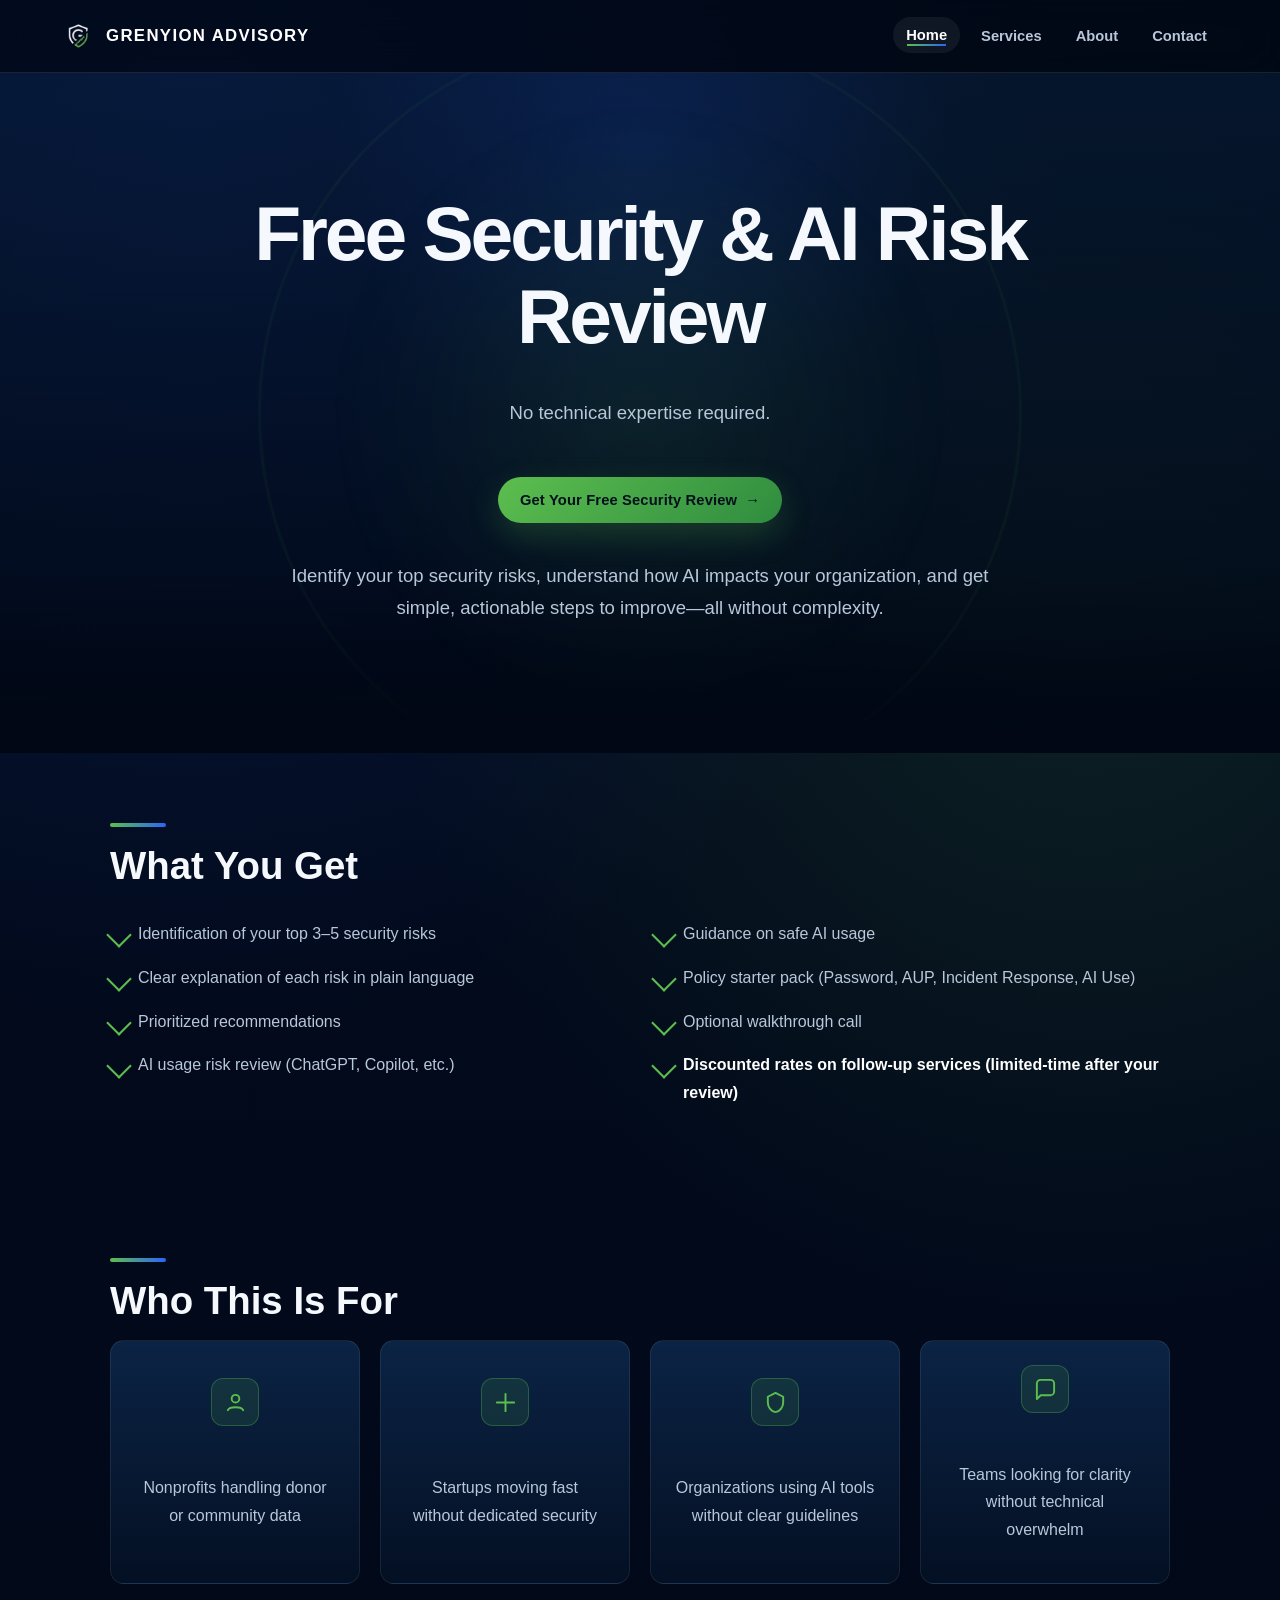
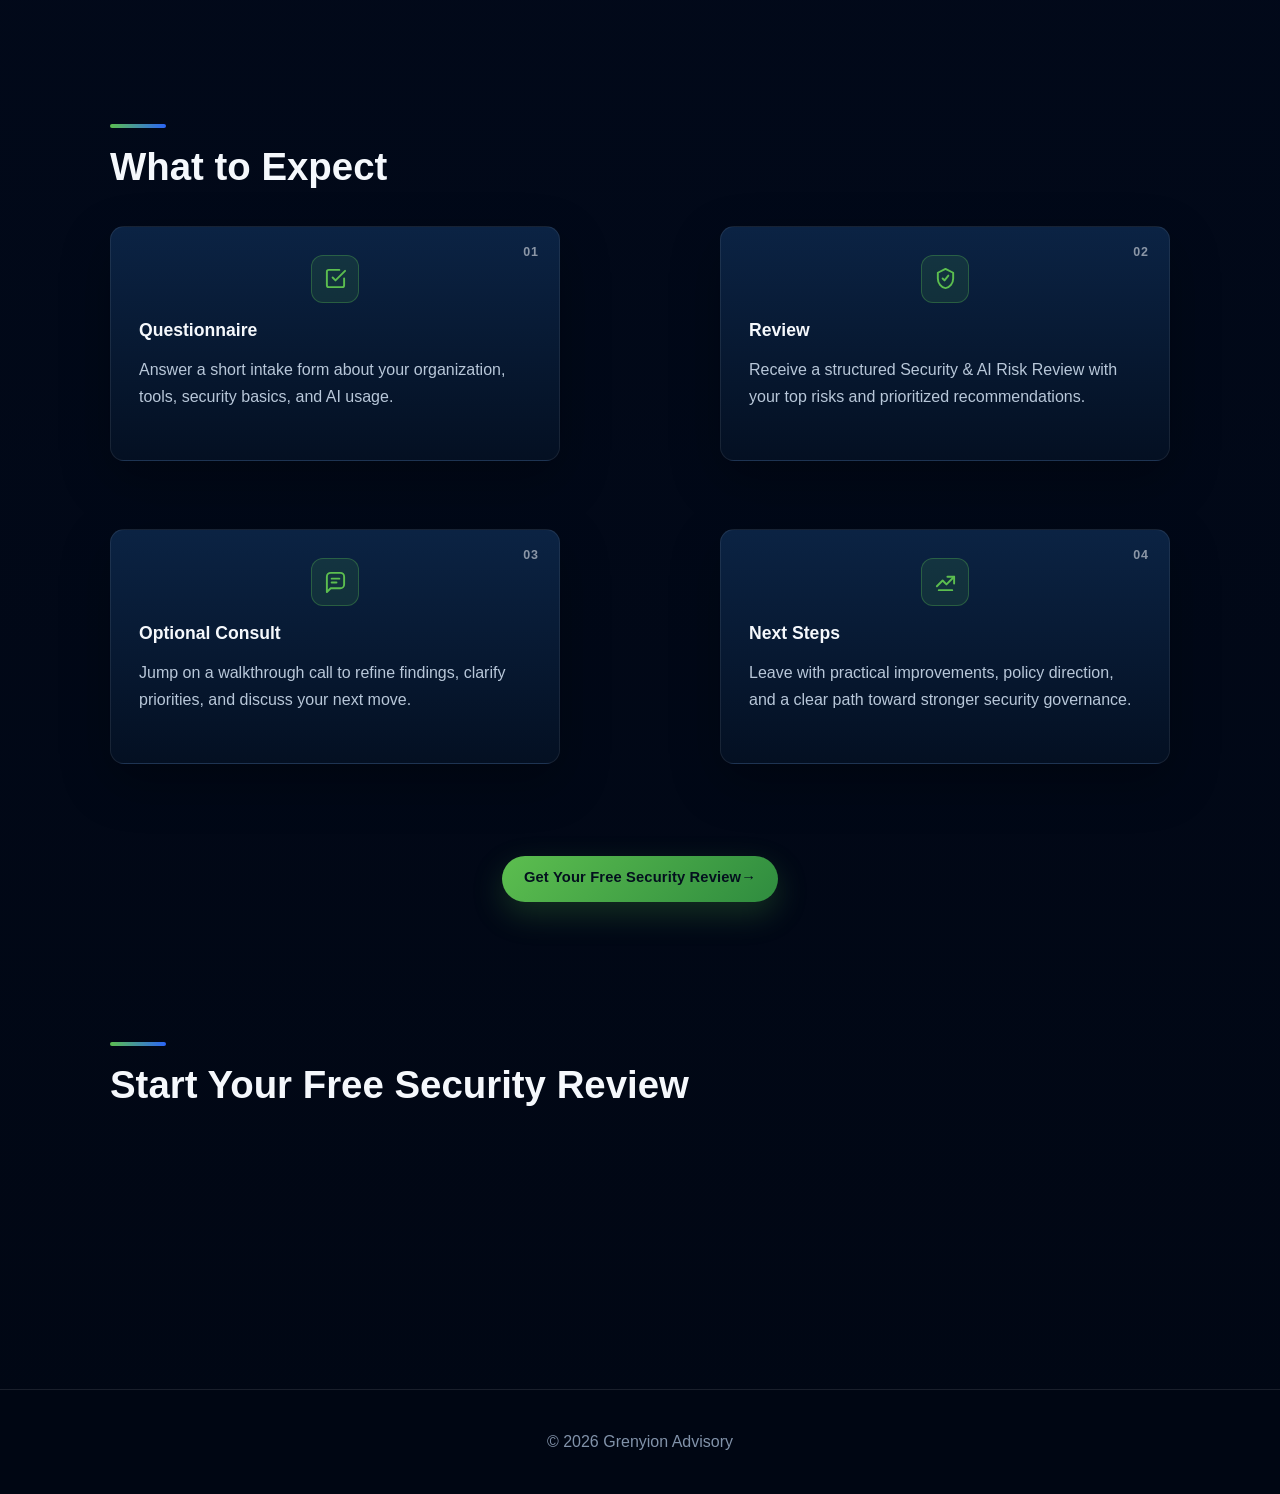
==== index.html @ 5b5accb0 "Update index.html" ====
<!DOCTYPE html>
<html lang="en">
<head>
  <meta charset="UTF-8" />
  <meta name="viewport" content="width=device-width, initial-scale=1.0" />
  <title>Grenyion Advisory - Free Security Review</title>
  <link rel="stylesheet" href="styles.css"/>
  <link rel="icon" href="favicon.ico" type="image/x-icon">
  <style>
    .roadmap {
      position: relative;
      display: grid;
      grid-template-columns: 1fr 120px 1fr;
      grid-template-rows: auto auto;
      gap: 40px 20px;
      align-items: center;
      margin: 38px 0 34px;
    }

    .roadmap-step {
      position: relative;
      min-height: 235px;
      padding: 28px;
      border: 1px solid rgba(255, 255, 255, 0.08);
      border-radius: 14px;
      background: linear-gradient(180deg, rgba(12, 38, 72, 0.92), rgba(4, 17, 36, 0.92));
      box-shadow: 0 18px 50px rgba(0, 0, 0, 0.28);
      transition: transform 0.25s ease, border-color 0.25s ease, box-shadow 0.25s ease;
    }

    .roadmap-step:hover {
      transform: translateY(-6px);
      border-color: rgba(92, 190, 79, 0.45);
      box-shadow: 0 24px 70px rgba(0, 0, 0, 0.38);
    }

    .lower-step {
      margin-top: 28px;
    }

    .step-number {
      position: absolute;
      top: 18px;
      right: 20px;
      font-size: 0.78rem;
      font-weight: 800;
      letter-spacing: 0.08em;
      color: rgba(245, 248, 252, 0.55);
    }

    .step-icon {
      margin: 0 auto 12px;
      width: 56px;
      height: 56px;
      width: 48px;
      height: 48px;
      display: flex;
      align-items: center;
      justify-content: center;
      margin-bottom: 18px;
      border-radius: 12px;
      background: rgba(92, 190, 79, 0.12);
      border: 1px solid rgba(92, 190, 79, 0.32);
      color: #5cbe4f;
    }

    .step-icon svg {
      width: 23px;
      height: 23px;
      stroke-width: 2;
      stroke-linecap: round;
      stroke-linejoin: round;
    }

    .roadmap-step h4 {
      margin-bottom: 10px;
    }

    .roadmap-step p {
      margin-bottom: 0;
    }

    
    .roadmap-arrow svg {
      width: 100%;
      max-width: 130px;
      stroke-width: 3;
      stroke-linecap: round;
      stroke-linejoin: round;
      filter: drop-shadow(0 0 8px rgba(92, 190, 79, 0.25));
    }

    
    
    
    .roadmap-cta {
      display: block;
      width: fit-content;
      margin: 40px auto 0;
      text-align: center;
    }

    @media (max-width: 850px) {
      .roadmap {
        grid-template-columns: 1fr;
        gap: 18px;
      }

      .roadmap-arrow {
        display: none;
      }

      .lower-step {
        margin-top: 0;
      }
    }
  .who-grid {
  display: grid;
  grid-template-columns: repeat(4, 1fr);
  gap: 20px;
}

.who-card {
  padding: 24px;
  border-radius: 14px;
  background: linear-gradient(180deg, rgba(12, 38, 72, 0.92), rgba(4, 17, 36, 0.92));
  border: 1px solid rgba(255,255,255,0.08);
  text-align: center;

  display: flex;
  flex-direction: column;
  align-items: center;
  justify-content: center;
  gap: 14px;
  min-height: 180px;
}

.benefits-grid {
  display: grid;
  grid-template-columns: 1fr 1fr;
  gap: 30px;
}

.check-item {
  position: relative;
  padding-left: 28px;
  margin-bottom: 12px;
}

.check-item:before {
  content: '';
  position: absolute;
  left: 0;
  top: 6px;
  width: 16px;
  height: 16px;
  border-left: 2px solid #5cbe4f;
  border-bottom: 2px solid #5cbe4f;
  transform: rotate(-45deg);
}

@media (max-width: 900px) {
  .who-grid {
    grid-template-columns: 1fr 1fr;
  }

  .benefits-grid {
    grid-template-columns: 1fr;
  }
}

  /* Fix mobile horizontal overflow */
html, body {
  max-width: 100%;
  overflow-x: hidden;
}

* {
  box-sizing: border-box;
}

img, iframe {
  max-width: 100%;
  height: auto;
}

/* SPECIFIC FIX: roadmap grid causing overflow */
@media (max-width: 768px) {
  .roadmap {
    display: grid;
    grid-template-columns: 1fr; /* force single column */
    gap: 16px;
    width: 100%;
  }

  .roadmap-card {
    width: 100%;
    max-width: 100%;
  }

  .roadmap-arrow {
    display: none;
  }

  /* ensure parent containers don’t squeeze layout */
  .container, .section {
    width: 100%;
    max-width: 100%;
    padding-left: 16px;
    padding-right: 16px;
  }
}


  .roadmap-arrow {
    display: none; /* remove arrows on mobile */
  }

  .container, .section {
    padding-left: 16px;
    padding-right: 16px;
  }
}


  * {
    box-sizing: border-box;
  }

  img, iframe {
    max-width: 100%;
    height: auto;
  }

</style>
</head>

<body>

<header>
  <h1 class="logo">
    <a href="/home">
      <img src="logo.png" alt="Grenyion Advisory Logo">
    <span>Grenyion Advisory</span>
    </a>
  </h1>

  <nav>
    <a href="/home" class="active">Home</a>
    <a href="/services">Services</a>
    <a href="/about">About</a>
    <a href="/contact">Contact</a>
  </nav>
</header>

<!-- HERO -->
<section class="hero">
  <h2>Free Security & AI Risk Review</h2>
  <p>No technical expertise required.</p>

  <a class="cta" href="#form">Get Your Free Security Review</a>

  <p style="max-width:700px; margin-top:20px;">
    Identify your top security risks, understand how AI impacts your organization, and get simple, actionable steps to improve—all without complexity.
  </p>
</section>

<!-- WHAT YOU GET -->
<section>
  <h3>What You Get</h3>

  <div class="benefits-grid">

    <div>
      <p class="check-item">Identification of your top 3–5 security risks</p>
      <p class="check-item">Clear explanation of each risk in plain language</p>
      <p class="check-item">Prioritized recommendations</p>
      <p class="check-item">AI usage risk review (ChatGPT, Copilot, etc.)</p>
    </div>

    <div>
      <p class="check-item">Guidance on safe AI usage</p>
      <p class="check-item">Policy starter pack (Password, AUP, Incident Response, AI Use)</p>
      <p class="check-item">Optional walkthrough call</p>
      <p class="check-item"><strong>Discounted rates on follow-up services (limited-time after your review)</strong></p>
    </div>

  </div>

</section>

<!-- WHO IT'S FOR -->
<section>
  <h3>Who This Is For</h3>

  <div class="who-grid">

    <div class="who-card">
      <div class="step-icon">
        <svg viewBox="0 0 24 24" fill="none" stroke="currentColor">
          <circle cx="12" cy="8" r="4"/>
          <path d="M4 20c2-4 14-4 16 0"/>
        </svg>
      </div>
      <p>Nonprofits handling donor or community data</p>
    </div>

    <div class="who-card">
      <div class="step-icon">
        <svg viewBox="0 0 24 24" fill="none" stroke="currentColor">
          <path d="M3 12h18"/>
          <path d="M12 3v18"/>
        </svg>
      </div>
      <p>Startups moving fast without dedicated security</p>
    </div>

    <div class="who-card">
      <div class="step-icon">
        <svg viewBox="0 0 24 24" fill="none" stroke="currentColor">
          <path d="M12 2l8 4v6c0 5-3.5 9.5-8 10-4.5-.5-8-5-8-10V6z"/>
        </svg>
      </div>
      <p>Organizations using AI tools without clear guidelines</p>
    </div>

    <div class="who-card">
      <div class="step-icon">
        <svg viewBox="0 0 24 24" fill="none" stroke="currentColor">
          <path d="M21 15a4 4 0 0 1-4 4H7l-4 4V7a4 4 0 0 1 4-4h10a4 4 0 0 1 4 4z"/>
        </svg>
      </div>
      <p>Teams looking for clarity without technical overwhelm</p>
    </div>

  </div>

</section>

<!-- WHAT TO EXPECT -->
<section>
  <h3>What to Expect</h3>

  <div class="roadmap">

  <!-- 1 -->
  <div class="roadmap-step">
    <span class="step-number">01</span>
    <div class="step-icon">
      <svg viewBox="0 0 24 24" fill="none" stroke="currentColor">
        <path d="M9 11l3 3L22 4"/>
        <path d="M21 12v7a2 2 0 0 1-2 2H5a2 2 0 0 1-2-2V5a2 2 0 0 1 2-2h11"/>
      </svg>
    </div>
    <h4>Questionnaire</h4>
    <p>Answer a short intake form about your organization, tools, security basics, and AI usage.</p>
  </div>

  <!-- arrow 1 -->
  

  <!-- 2 -->
  <div class="roadmap-step">
    <span class="step-number">02</span>
    <div class="step-icon">
      <svg viewBox="0 0 24 24" fill="none" stroke="currentColor">
        <path d="M12 2l8 4v6c0 5-3.5 9.5-8 10-4.5-.5-8-5-8-10V6z"/>
        <path d="M9 12l2 2 4-5"/>
      </svg>
    </div>
    <h4>Review</h4>
    <p>Receive a structured Security & AI Risk Review with your top risks and prioritized recommendations.</p>
  </div>

  <!-- arrow 2 (down) -->
  

  <!-- 3 -->
  <div class="roadmap-step lower-step">
    <span class="step-number">03</span>
    <div class="step-icon">
      <svg viewBox="0 0 24 24" fill="none" stroke="currentColor">
        <path d="M21 15a4 4 0 0 1-4 4H7l-4 4V7a4 4 0 0 1 4-4h10a4 4 0 0 1 4 4z"/>
        <path d="M8 9h8"/>
        <path d="M8 13h5"/>
      </svg>
    </div>
    <h4>Optional Consult</h4>
    <p>Jump on a walkthrough call to refine findings, clarify priorities, and discuss your next move.</p>
  </div>

  <!-- arrow 3 -->
  

  <!-- 4 -->
  <div class="roadmap-step lower-step">
    <span class="step-number">04</span>
    <div class="step-icon">
      <svg viewBox="0 0 24 24" fill="none" stroke="currentColor">
        <path d="M3 17l6-6 4 4 8-8"/>
        <path d="M14 7h7v7"/>
        <path d="M5 21h14"/>
      </svg>
    </div>
    <h4>Next Steps</h4>
    <p>Leave with practical improvements, policy direction, and a clear path toward stronger security governance.</p>
  </div>
</div>
</br>
  <a class="cta roadmap-cta" href="#form">Get Your Free Security Review</a>
</section>

<!-- FORM -->
<section id="form">
  <h3>Start Your Free Security Review</h3>

  <iframe data-tally-src="https://tally.so/embed/GxoOPj?alignLeft=1&hideTitle=1&transparentBackground=1&dynamicHeight=1" loading="lazy" width="100%" height="1258" frameborder="0" marginheight="0" marginwidth="0" title="Free Security & AI Risk Review"></iframe>
  <script>
    var d=document,w="https://tally.so/widgets/embed.js",v=function(){
      "undefined"!=typeof Tally
        ? Tally.loadEmbeds()
        : d.querySelectorAll("iframe[data-tally-src]:not([src])").forEach(function(e){e.src=e.dataset.tallySrc});
    };
    if("undefined"!=typeof Tally) v();
    else if(d.querySelector('script[src="'+w+'"]')==null){
      var s=d.createElement("script");
      s.src=w; s.onload=v; s.onerror=v; d.body.appendChild(s);
    }
  </script>
</section>

<footer>
  <p>© 2026 Grenyion Advisory</p>
</footer>

</body>
</html>
---- styles.css ----
/* =========================
   GRENYION ADVISORY — MODERN CYBER CONSULTING THEME
========================= */

:root {
  --bg: #020b1f;
  --bg-deep: #010714;
  --navy: #061a36;
  --navy-soft: #0b2748;
  --panel: rgba(9, 28, 55, 0.72);
  --panel-light: (13, 42, 76, 0.9);
  --line: rgba(255, 255, 255, 0.10);
  --line-green: rgba(92, 190, 79, 0.42);
  --text: #f5f8fc;
  --muted: #b8c7d9;
  --muted-2: #8193aa;
  --green: #5cbe4f;
  --green-dark: #2f8c3f;
  --blue: #2b65f6;
  --white: #ffffff;
  --shadow: 0 24px 70px rgba(0, 0, 0, 0.35);
  --radius: 18px;
  --max: 1160px;
}

* {
  box-sizing: border-box;
}

html {
  scroll-behavior: smooth;
}

body {
  margin: 0;
  font-family: Inter, "Segoe UI", Tahoma, Geneva, Verdana, sans-serif;
  background:
    radial-gradient(circle at 15% 5%, rgba(43, 101, 246, 0.18), transparent 28%),
    radial-gradient(circle at 85% 20%, rgba(92, 190, 79, 0.13), transparent 26%),
    linear-gradient(180deg, var(--bg) 0%, var(--bg-deep) 100%);
  color: var(--text);
  overflow-x: hidden;
}

body::before {
  content: "";
  position: fixed;
  inset: 0;
  pointer-events: none;
  opacity: 0.22;
  background-image:
    linear-gradient(rgba(255,255,255,0.035) 1px, transparent 1px),
    linear-gradient(90deg, rgba(255,255,255,0.035) 1px, transparent 1px);
  background-size: 42px 42px;
  mask-image: linear-gradient(to bottom, black, transparent 82%);
  z-index: -1;
}

h1, h2, h3, h4 {
  margin: 0;
  color: var(--text);
  line-height: 1.08;
}

h1, h2 {
  letter-spacing: -0.04em;
}

h2 {
  font-size: clamp(2.4rem, 6vw, 5.8rem);
  max-width: 980px;
}

h3 {
  font-size: clamp(1.7rem, 3vw, 2.8rem);
  margin-bottom: 18px;
}

h4 {
  font-size: 1.1rem;
  margin-bottom: 12px;
}

p {
  color: var(--muted);
  line-height: 1.72;
  font-size: 1rem;
}

a {
  color: inherit;
  text-decoration: none;
}

ul {
  padding-left: 1.15rem;
  color: var(--muted);
}

li {
  margin-bottom: 10px;
  line-height: 1.55;
}

strong {
  color: var(--white);
}

hr {
  border: 0;
  border-top: 1px solid var(--line);
  margin: 42px 0;
}

/* =========================
   HEADER / NAV
========================= */
header {
  position: sticky;
  top: 0;
  z-index: 1000;
  display: flex;
  justify-content: space-between;
  align-items: center;
  gap: 22px;
  padding: 18px max(22px, calc((100vw - var(--max)) / 2));
  background: rgba(1, 7, 20, 0.74);
  border-bottom: 1px solid var(--line);
  backdrop-filter: blur(18px);
  transition: padding 0.28s ease, background 0.28s ease, box-shadow 0.28s ease;
}

header.scrolled {
  padding-top: 12px;
  padding-bottom: 12px;
  background: rgba(1, 7, 20, 0.94);
  box-shadow: 0 12px 40px rgba(0, 0, 0, 0.28);
}

header h1 {
  position: relative;
  display: flex;
  align-items: center;
  gap: 10px;
  font-size: 1.05rem;
  letter-spacing: 0.08em;
  text-transform: uppercase;
}

nav {
  display: flex;
  align-items: center;
  gap: 8px;
  flex-wrap: wrap;
}

nav a {
  position: relative;
  padding: 10px 13px;
  border-radius: 999px;
  color: var(--muted);
  font-size: 0.92rem;
  font-weight: 600;
  transition: color 0.22s ease, background 0.22s ease, transform 0.22s ease;
}

nav a::after {
  content: "";
  position: absolute;
  left: 14px;
  right: 14px;
  bottom: 7px;
  height: 2px;
  background: linear-gradient(90deg, var(--green), var(--blue));
  transform: scaleX(0);
  transform-origin: left;
  transition: transform 0.25s ease;
}

nav a:hover,
nav a.active {
  color: var(--white);
  background: rgba(255, 255, 255, 0.06);
  transform: translateY(-1px);
}

nav a:hover::after,
nav a.active::after {
  transform: scaleX(1);
}

.logo a {
  display: flex;
  align-items: center;
  gap: 10px;
  color: white;
  text-decoration: none;
}

.logo span {
  font-weight: 600;
}

.logo img {
  height: 36px;
  width: auto;
  display: block;
}

/* =========================
   PROMO BANNER
========================= */
.banner {
  max-width: none;
  margin: 0;
  padding: 14px 22px;
  text-align: center;
  border-bottom: 1px solid var(--line-green);
  background:
    linear-gradient(90deg, rgba(92, 190, 79, 0.18), rgba(43, 101, 246, 0.16)),
    rgba(5, 18, 38, 0.96);
}

.banner p {
  display: inline-block;
  margin: 0 14px 0 0;
  color: var(--white);
  font-size: 0.95rem;
}

.banner .cta {
  padding: 9px 15px;
  font-size: 0.82rem;
}

/* =========================
   HERO SECTION
========================= */
.hero {
  position: relative;
  max-width: none;
  min-height: 680px;
  display: grid;
  place-items: center;
  padding: 110px 22px 90px;
  text-align: center;
  overflow: hidden;
  background:
    linear-gradient(180deg, rgba(6, 26, 54, 0.55), rgba(1, 7, 20, 0.8)),
    radial-gradient(circle at 50% 10%, rgba(43, 101, 246, 0.30), transparent 35%);
}

.hero::before {
  content: "";
  position: absolute;
  width: min(760px, 86vw);
  height: min(760px, 86vw);
  border: 1px solid rgba(92, 190, 79, 0.18);
  border-radius: 50%;
  background: radial-gradient(circle, rgba(92, 190, 79, 0.09), transparent 58%);
  filter: blur(1px);
  animation: slowPulse 7s ease-in-out infinite;
}

.hero::after {
  content: "";
  position: absolute;
  inset: auto 0 0;
  height: 180px;
  background: linear-gradient(to bottom, transparent, var(--bg-deep));
}

.hero > * {
  position: relative;
  z-index: 1;
}

.hero h2 {
  margin: 0 auto 22px;
}

.hero p {
  max-width: 720px;
  margin: 0 auto 30px;
  font-size: 1.16rem;
}

.hero .cta + .cta,
section .cta + .cta {
  margin-left: 12px;
}

@keyframes slowPulse {
  0%, 100% { transform: scale(0.98); opacity: 0.65; }
  50% { transform: scale(1.04); opacity: 1; }
}

/* =========================
   CTA BUTTONS
========================= */
.cta,
button {
  display: inline-flex;
  align-items: center;
  justify-content: center;
  gap: 8px;
  padding: 13px 22px;
  min-height: 46px;
  border: 0;
  border-radius: 999px;
  background: linear-gradient(135deg, var(--green), var(--green-dark));
  color: #04101e;
  font-weight: 800;
  font-size: 0.92rem;
  letter-spacing: 0.01em;
  cursor: pointer;
  box-shadow: 0 12px 32px rgba(92, 190, 79, 0.22);
  transition: transform 0.22s ease, box-shadow 0.22s ease, filter 0.22s ease;
}

.cta::after,
button::after {
  content: "→";
  transition: transform 0.22s ease;
}

.cta:hover,
button:hover {
  transform: translateY(-3px) scale(1.035);
  box-shadow: 0 18px 42px rgba(92, 190, 79, 0.32);
  filter: brightness(1.04);
}

.cta:hover::after,
button:hover::after {
  transform: translateX(4px);
}

/* =========================
   SECTION LAYOUT
========================= */
section {
  max-width: 1100px;
  margin: 0 auto;
  padding: 70px 20px;
}

section > p {
  max-width: 760px;
}

section h3::before {
  content: "";
  display: block;
  width: 56px;
  height: 4px;
  margin-bottom: 18px;
  border-radius: 999px;
  background: linear-gradient(90deg, var(--green), var(--blue));
}

/* =========================
   CARDS / SERVICE GRID
========================= */
.cards {
  display: grid;
  grid-template-columns: repeat(auto-fit, minmax(300px, 1fr));
  gap: 28px;
  margin-top: 32px;
}

.card {
  position: relative;
  padding: 28px;
  border-radius: 16px;
  background: linear-gradient(180deg, rgba(12, 38, 72, 0.9), rgba(4, 17, 36, 0.9));
  border: 1px solid rgba(255,255,255,0.08);
  display: flex;
  flex-direction: column;
  justify-content: space-between;
  min-height: 320px;
  transition: all 0.25s ease;
}

.card:hover {
  transform: translateY(-6px);
  border-color: rgba(92,190,79,0.4);
  box-shadow: 0 20px 60px rgba(0,0,0,0.4);
}

.icon {
  width: 44px;
  height: 44px;
  border-radius: 12px;
  display: flex;
  align-items: center;
  justify-content: center;
  background: rgba(92,190,79,0.12);
  border: 1px solid rgba(92,190,79,0.3);
  margin-bottom: 14px;
}

.icon svg {
  width: 20px;
  height: 20px;
  stroke: var(--green);
}

.badge {
  position: absolute;
  top: 14px;
  right: 14px;
  background: linear-gradient(135deg, var(--green), var(--green-dark));
  color: #04101e;
  padding: 6px 12px;
  font-size: 11px;
  border-radius: 999px;
  font-weight: 700;
}

.card.popular {
  border-color: rgba(92,190,79,0.5);
  transform: translateY(-4px);
}

.card h4 {
  margin-bottom: 10px;
}

.card p {
  margin-bottom: 14px;
}

.card ul {
  margin: 12px 0;
  padding-left: 18px;
}

/* =========================
   TABLE
========================= */
table {
  width: 100%;
  border-collapse: collapse;
  margin-top: 30px;
  border-radius: 12px;
  overflow: hidden;
}

th, td {
  padding: 14px;
  text-align: center;
  border-bottom: 1px solid rgba(255,255,255,0.08);
}

th {
  background: rgba(92,190,79,0.12);
  font-weight: 600;
}

tr:hover {
  background: rgba(255,255,255,0.03);
}

/* =========================
   BULLET LIST GRID (home.html value section)
========================= */
section:not(.banner):not(.hero) > ul {
  display: grid;
  grid-template-columns: repeat(auto-fit, minmax(240px, 1fr));
  gap: 14px;
  padding: 0;
  margin-top: 24px;
  list-style: none;
}

section:not(.banner):not(.hero) > ul > li {
  position: relative;
  margin: 0;
  padding: 18px 18px 18px 46px;
  border: 1px solid var(--line);
  border-radius: 14px;
  background: rgba(9, 28, 55, 0.58);
  color: var(--muted);
  transition: transform 0.24s ease, border-color 0.24s ease, background 0.24s ease;
}

section:not(.banner):not(.hero) > ul > li::before {
  content: "";
  position: absolute;
  top: 20px;
  left: 18px;
  width: 14px;
  height: 14px;
  border-radius: 5px;
  background: linear-gradient(135deg, var(--green), var(--blue));
  box-shadow: 0 0 18px rgba(92,190,79,0.32);
}

section:not(.banner):not(.hero) > ul > li:hover {
  transform: translateY(-4px);
  border-color: var(--line-green);
  background: rgba(13, 42, 76, 0.72);
}

/* =========================
   ROADMAP (index.html)
========================= */
@media (min-width: 721px) {
  .roadmap-step:nth-child(1) { grid-column: 1; grid-row: 1; }
  .roadmap-step:nth-child(2) { grid-column: 3; grid-row: 1; }
  .roadmap-step:nth-child(3) { grid-column: 1; grid-row: 2; }
  .roadmap-step:nth-child(4) { grid-column: 3; grid-row: 2; }
}

/* =========================
   FORMS
========================= */
form {
  max-width: 760px;
  margin-top: 28px;
  padding: 28px;
  border: 1px solid var(--line);
  border-radius: var(--radius);
  background: rgba(9, 28, 55, 0.68);
  box-shadow: var(--shadow);
}

label {
  display: inline-block;
  margin-bottom: 8px;
  color: var(--text);
  font-weight: 700;
}

input,
textarea {
  width: 100%;
  padding: 14px 15px;
  border-radius: 12px;
  border: 1px solid rgba(255,255,255,0.12);
  background: rgba(1, 7, 20, 0.76);
  color: var(--text);
  font: inherit;
  transition: border-color 0.22s ease, box-shadow 0.22s ease, background 0.22s ease;
}

input:focus,
textarea:focus {
  outline: none;
  border-color: rgba(92,190,79,0.85);
  box-shadow: 0 0 0 4px rgba(92,190,79,0.14);
  background: rgba(1, 7, 20, 0.92);
}

textarea {
  resize: vertical;
  min-height: 170px;
}

/* =========================
   SCROLL / MOTION HELPERS
========================= */
.reveal {
  opacity: 0;
  transform: translateY(24px);
  transition: opacity 0.7s ease, transform 0.7s ease;
}

.reveal.is-visible {
  opacity: 1;
  transform: translateY(0);
}

/* =========================
   FOOTER
========================= */
footer {
  max-width: none;
  margin-top: 42px;
  padding: 38px 22px;
  text-align: center;
  border-top: 1px solid var(--line);
  background: rgba(1, 7, 20, 0.82);
}

footer p {
  margin: 0;
  color: var(--muted-2);
}

/* =========================
   RESPONSIVE
========================= */
@media (max-width: 900px) {
  .cards,
  .service-grid,
  .card-grid {
    grid-template-columns: repeat(2, minmax(0, 1fr));
  }
}

@media (max-width: 720px) {
  header {
    align-items: flex-start;
    flex-direction: column;
  }

  nav {
    width: 100%;
  }

  nav a {
    padding-left: 0;
  }

  .banner p {
    display: block;
    margin: 0 0 12px;
  }

  .hero {
    min-height: 560px;
    padding-top: 82px;
  }

  section {
    padding: 54px 18px;
  }

  .cards,
  .service-grid,
  .card-grid {
    grid-template-columns: 1fr;
  }

  .hero .cta + .cta,
  section .cta + .cta {
    margin-left: 0;
    margin-top: 12px;
  }

  .cta,
  button {
    width: 100%;
  }

  /* Roadmap: single column on mobile */
  .roadmap {
    grid-template-columns: 1fr !important;
    gap: 16px !important;
  }

  .roadmap-step,
  .roadmap-step.lower-step {
    grid-column: 1 !important;
    grid-row: auto !important;
    margin-top: 0 !important;
  }

  /* Table: tighter on small screens */
  th, td {
    padding: 10px 8px;
    font-size: 0.82rem;
  }
}

@media (prefers-reduced-motion: reduce) {
  *, *::before, *::after {
    animation: none !important;
    scroll-behavior: auto !important;
    transition: none !important;
  }
}
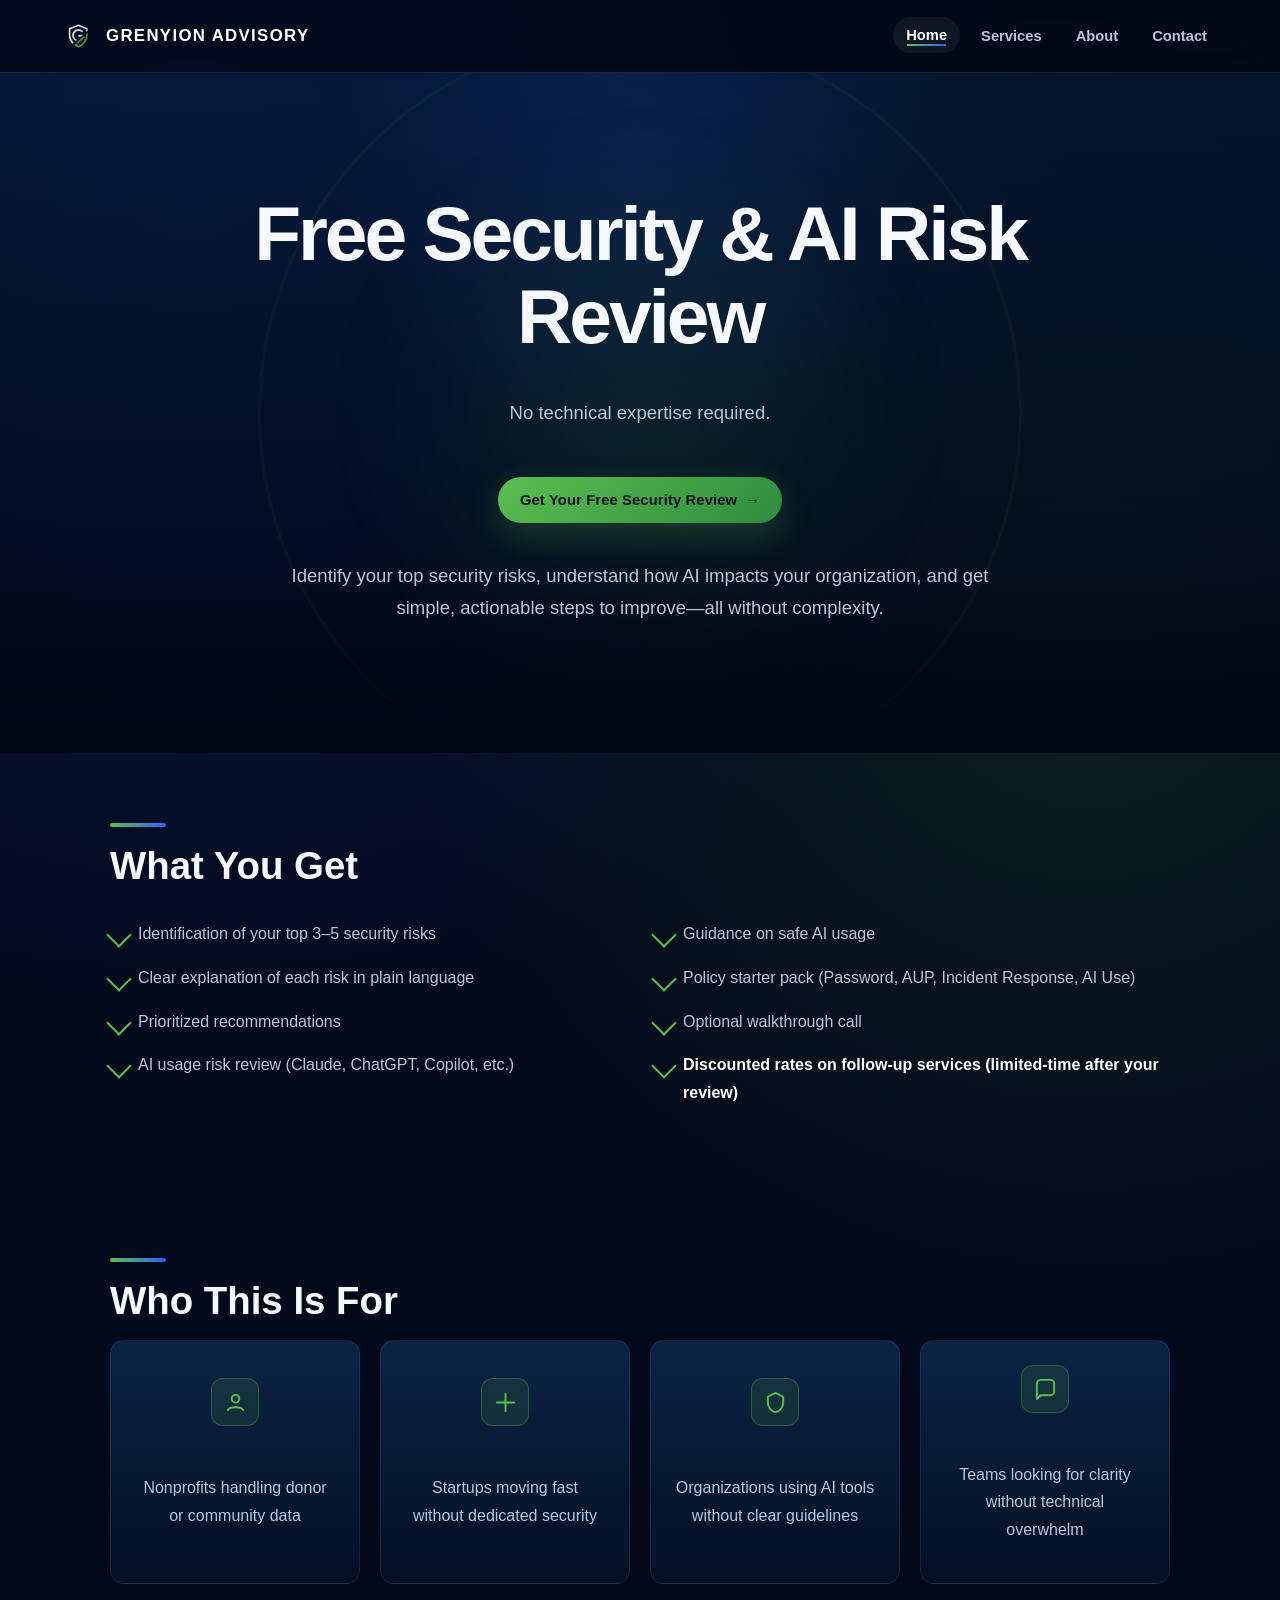
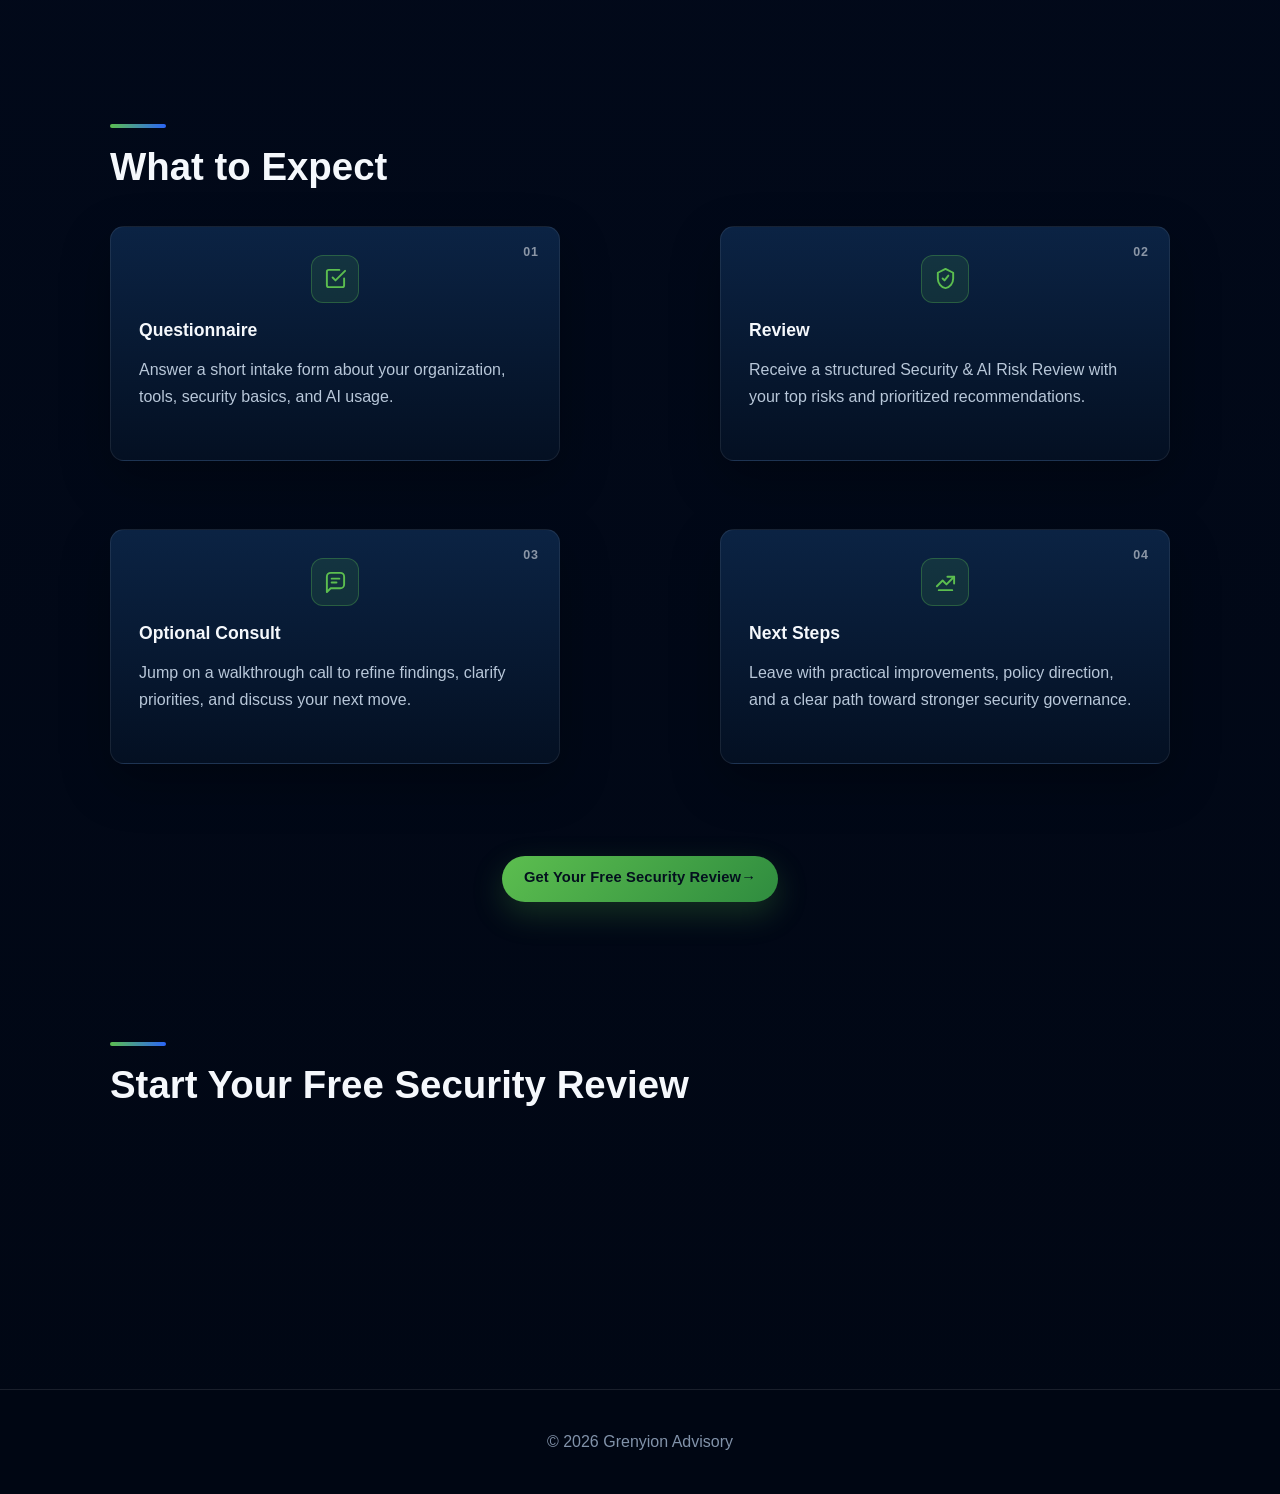
==== commit 74aa48de: "Update index.html" ====
--- a/index.html
+++ b/index.html
@@ -275,7 +275,7 @@
       <p class="check-item">Identification of your top 3–5 security risks</p>
       <p class="check-item">Clear explanation of each risk in plain language</p>
       <p class="check-item">Prioritized recommendations</p>
-      <p class="check-item">AI usage risk review (ChatGPT, Copilot, etc.)</p>
+      <p class="check-item">AI usage risk review (Claude, ChatGPT, Copilot, etc.)</p>
     </div>
 
     <div>
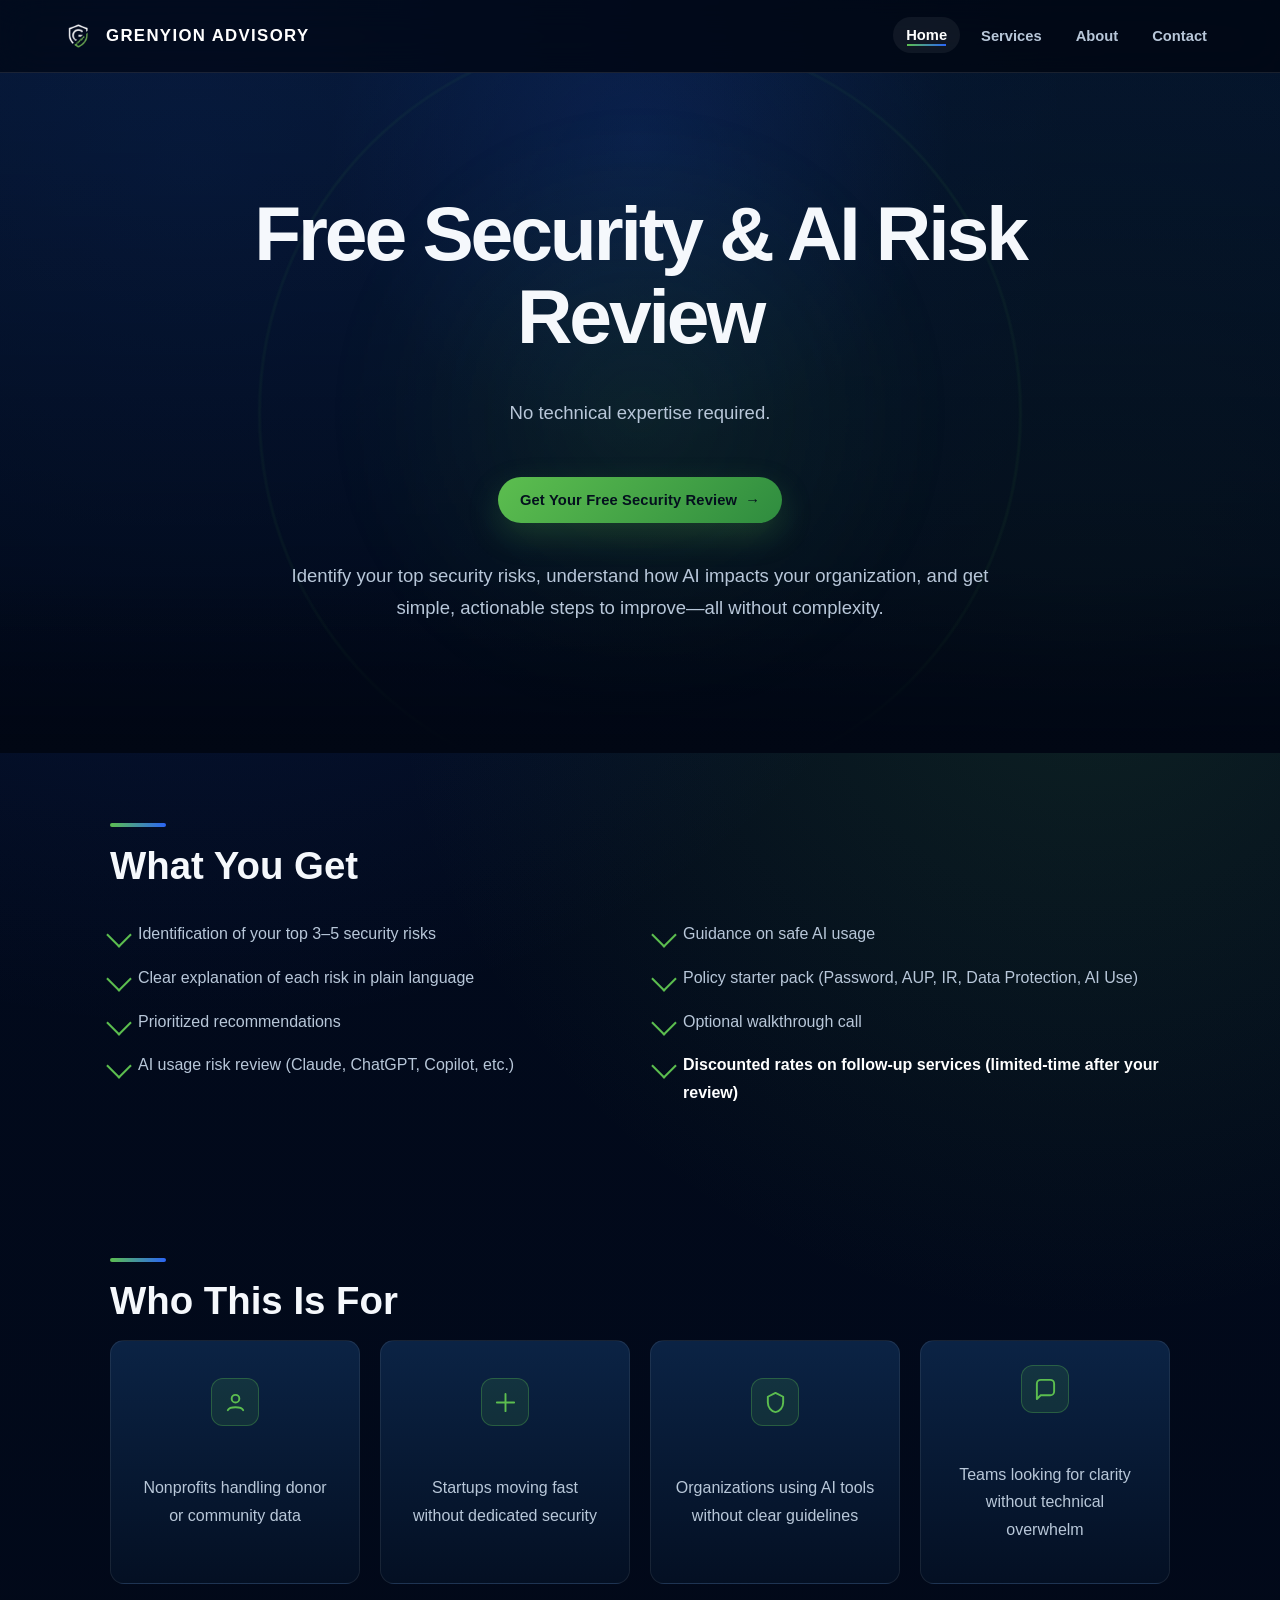
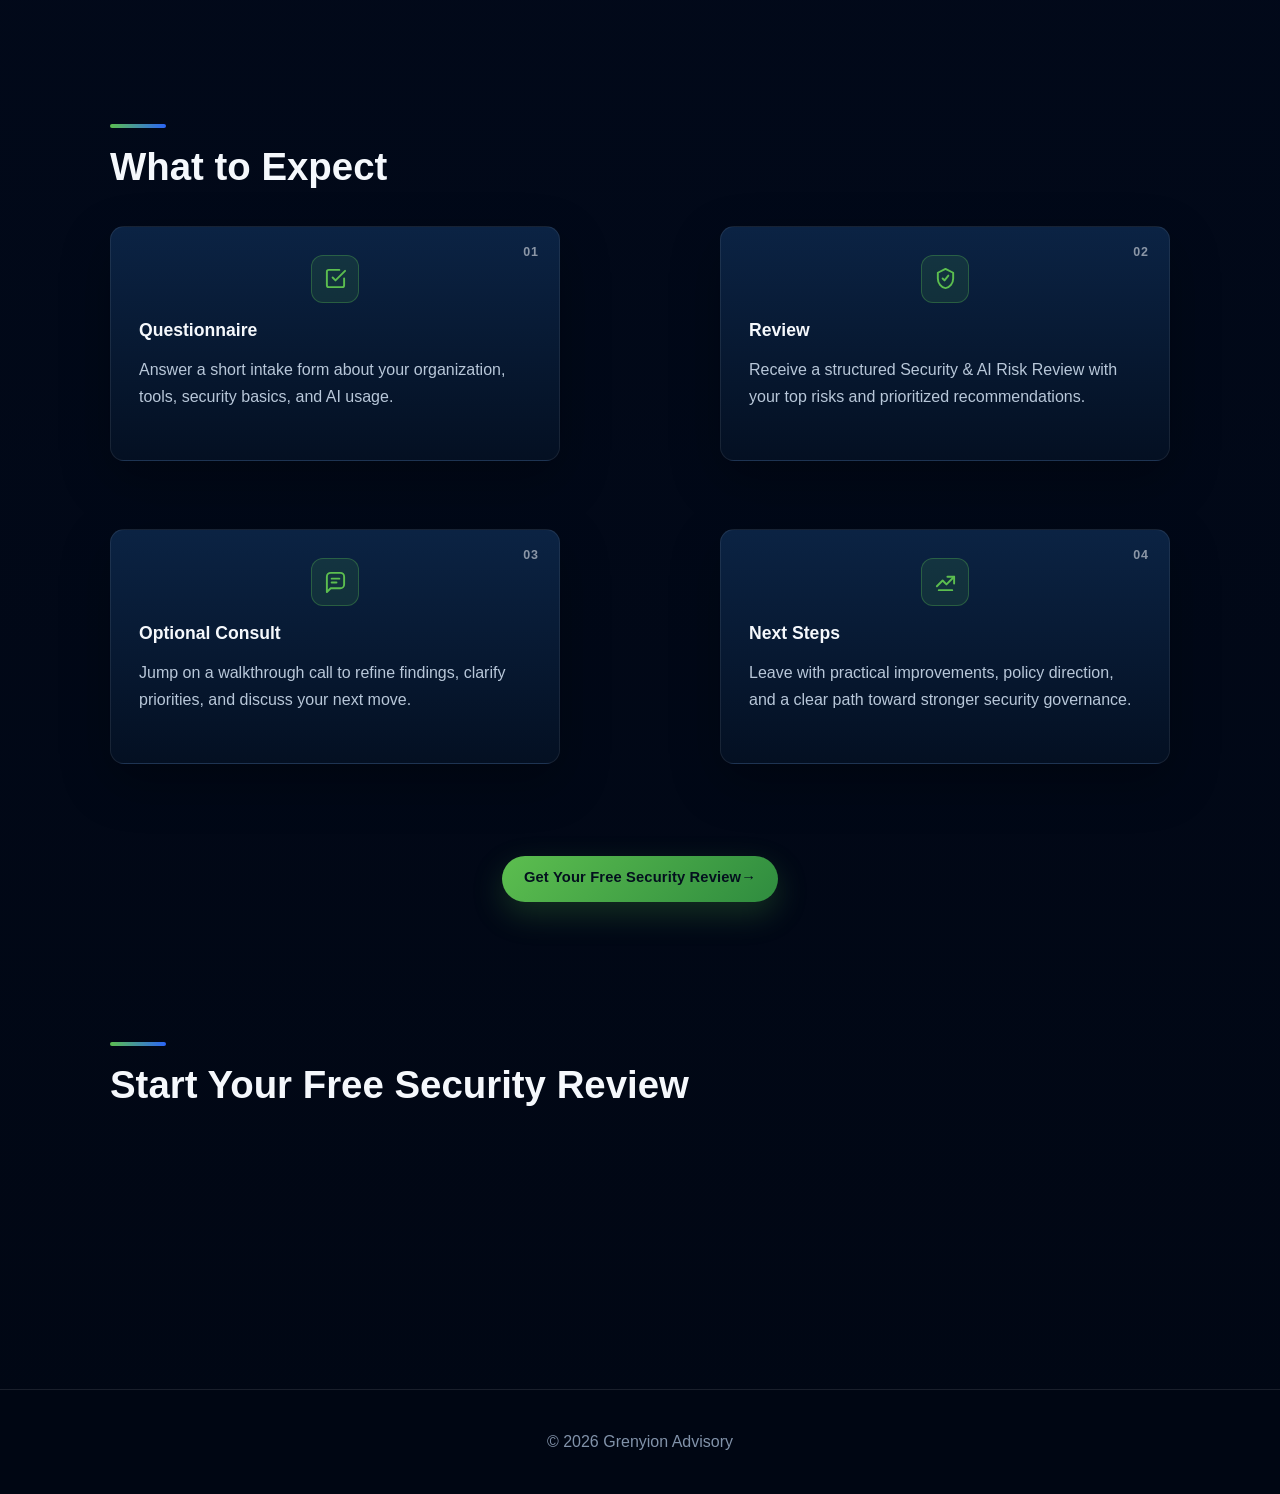
==== commit 6847d580: "Update index.html" ====
--- a/index.html
+++ b/index.html
@@ -280,7 +280,7 @@
 
     <div>
       <p class="check-item">Guidance on safe AI usage</p>
-      <p class="check-item">Policy starter pack (Password, AUP, Incident Response, AI Use)</p>
+      <p class="check-item">Policy starter pack (Password, AUP, IR, Data Protection, AI Use)</p>
       <p class="check-item">Optional walkthrough call</p>
       <p class="check-item"><strong>Discounted rates on follow-up services (limited-time after your review)</strong></p>
     </div>
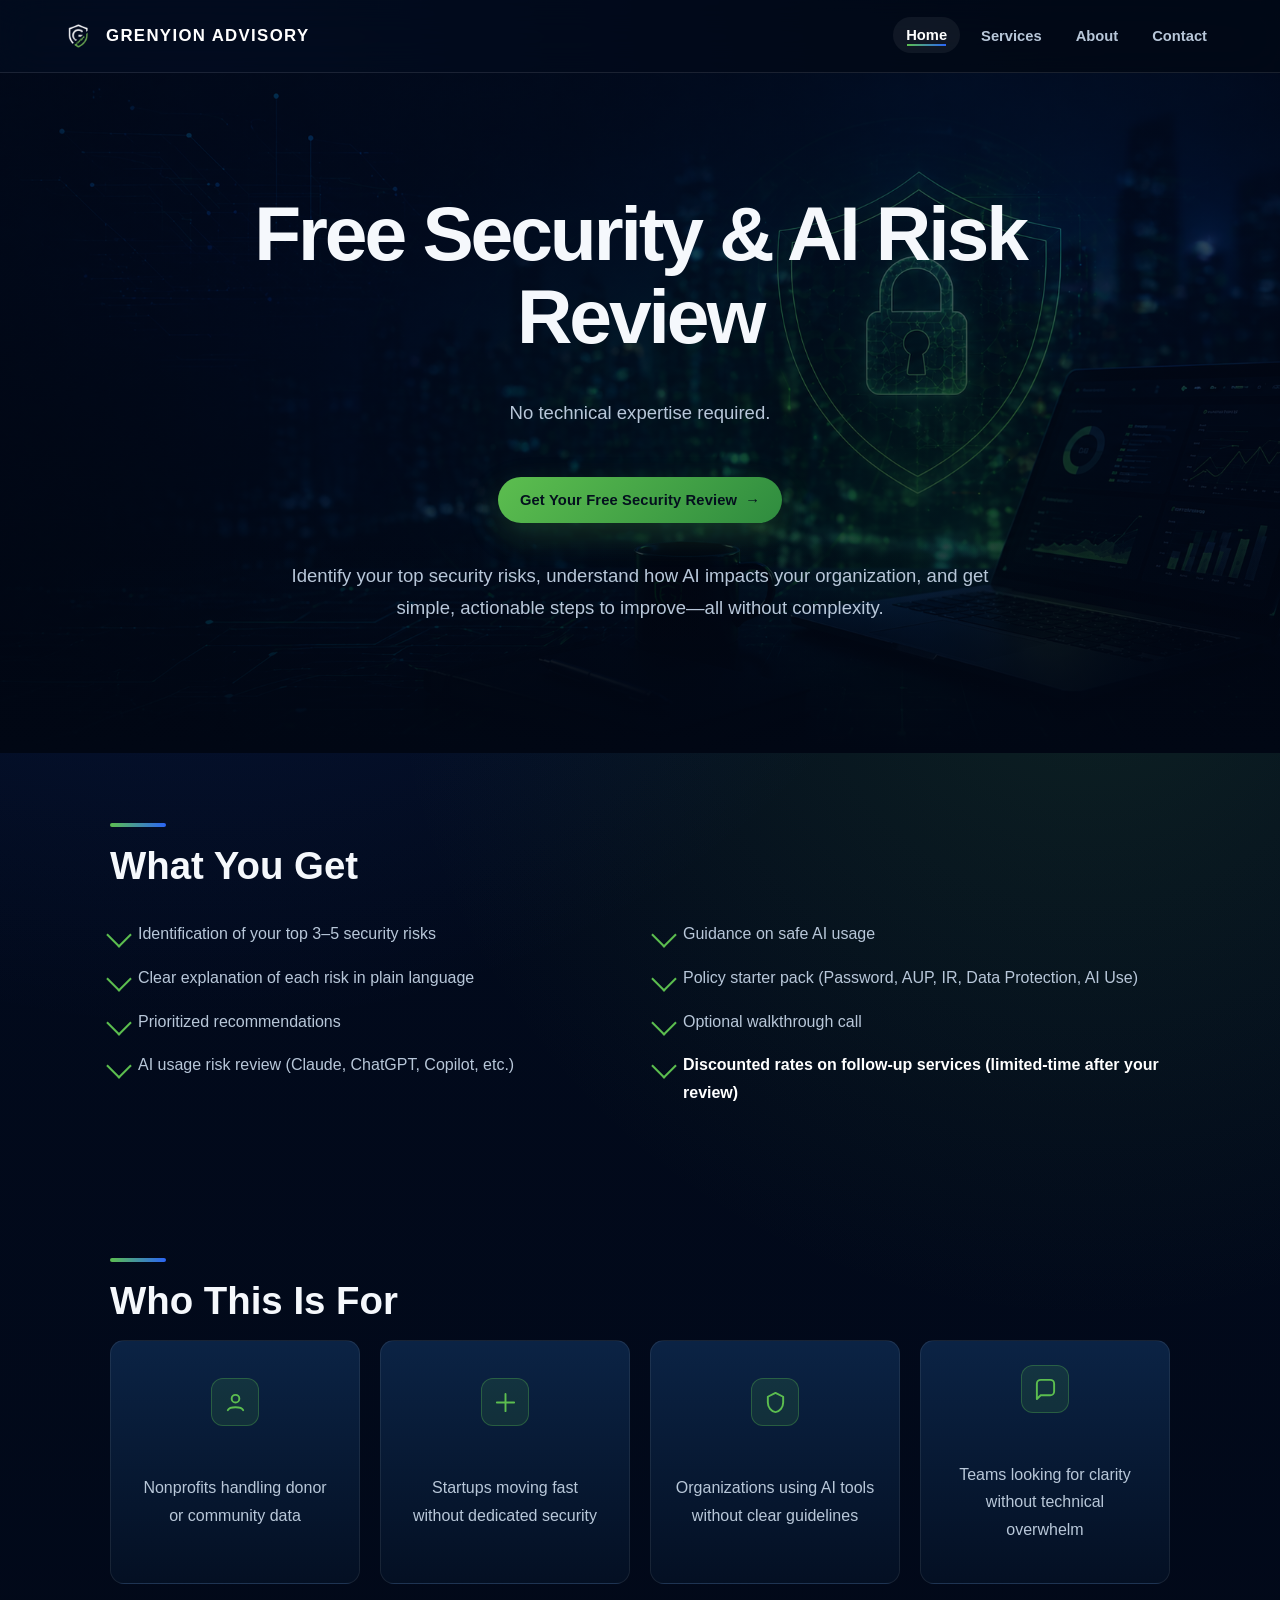
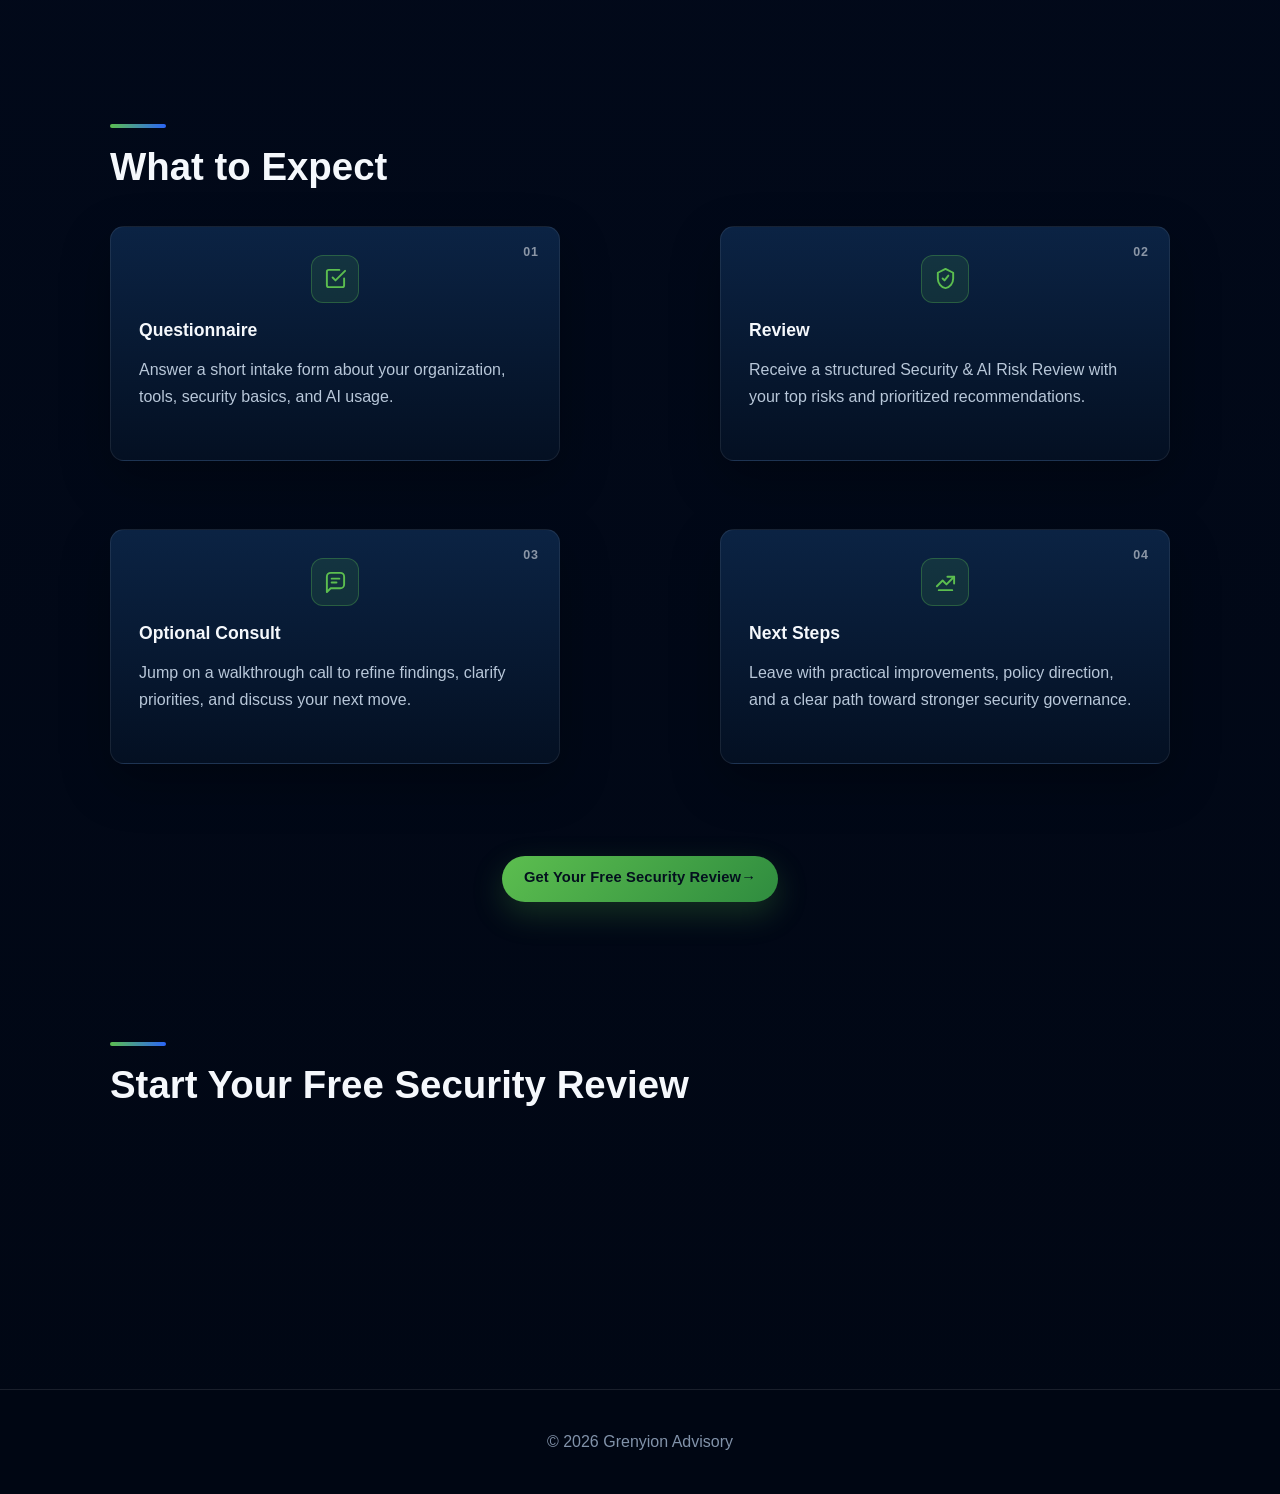
==== commit 106da7c7: "Update index.html" ====
--- a/index.html
+++ b/index.html
@@ -231,7 +231,9 @@
     max-width: 100%;
     height: auto;
   }
-
+  .hero::before {
+  display: none !important;
+}
 </style>
 </head>
 
--- a/styles.css
+++ b/styles.css
@@ -246,8 +246,8 @@
   text-align: center;
   overflow: hidden;
   background:
-    linear-gradient(180deg, rgba(6, 26, 54, 0.55), rgba(1, 7, 20, 0.8)),
-    radial-gradient(circle at 50% 10%, rgba(43, 101, 246, 0.30), transparent 35%);
+    linear-gradient(180deg, rgba(2, 11, 31, 0.62) 0%, rgba(1, 7, 20, 0.78) 100%),
+    url('herobglandingpage.png') center center / cover no-repeat;
 }
 
 .hero::before {
@@ -255,9 +255,9 @@
   position: absolute;
   width: min(760px, 86vw);
   height: min(760px, 86vw);
-  border: 1px solid rgba(92, 190, 79, 0.18);
+  border: 1px solid rgba(92, 190, 79, 0.15);
   border-radius: 50%;
-  background: radial-gradient(circle, rgba(92, 190, 79, 0.09), transparent 58%);
+  background: radial-gradient(circle, rgba(92, 190, 79, 0.07), transparent 58%);
   filter: blur(1px);
   animation: slowPulse 7s ease-in-out infinite;
 }
@@ -266,8 +266,9 @@
   content: "";
   position: absolute;
   inset: auto 0 0;
-  height: 180px;
+  height: 220px;
   background: linear-gradient(to bottom, transparent, var(--bg-deep));
+  pointer-events: none;
 }
 
 .hero > * {
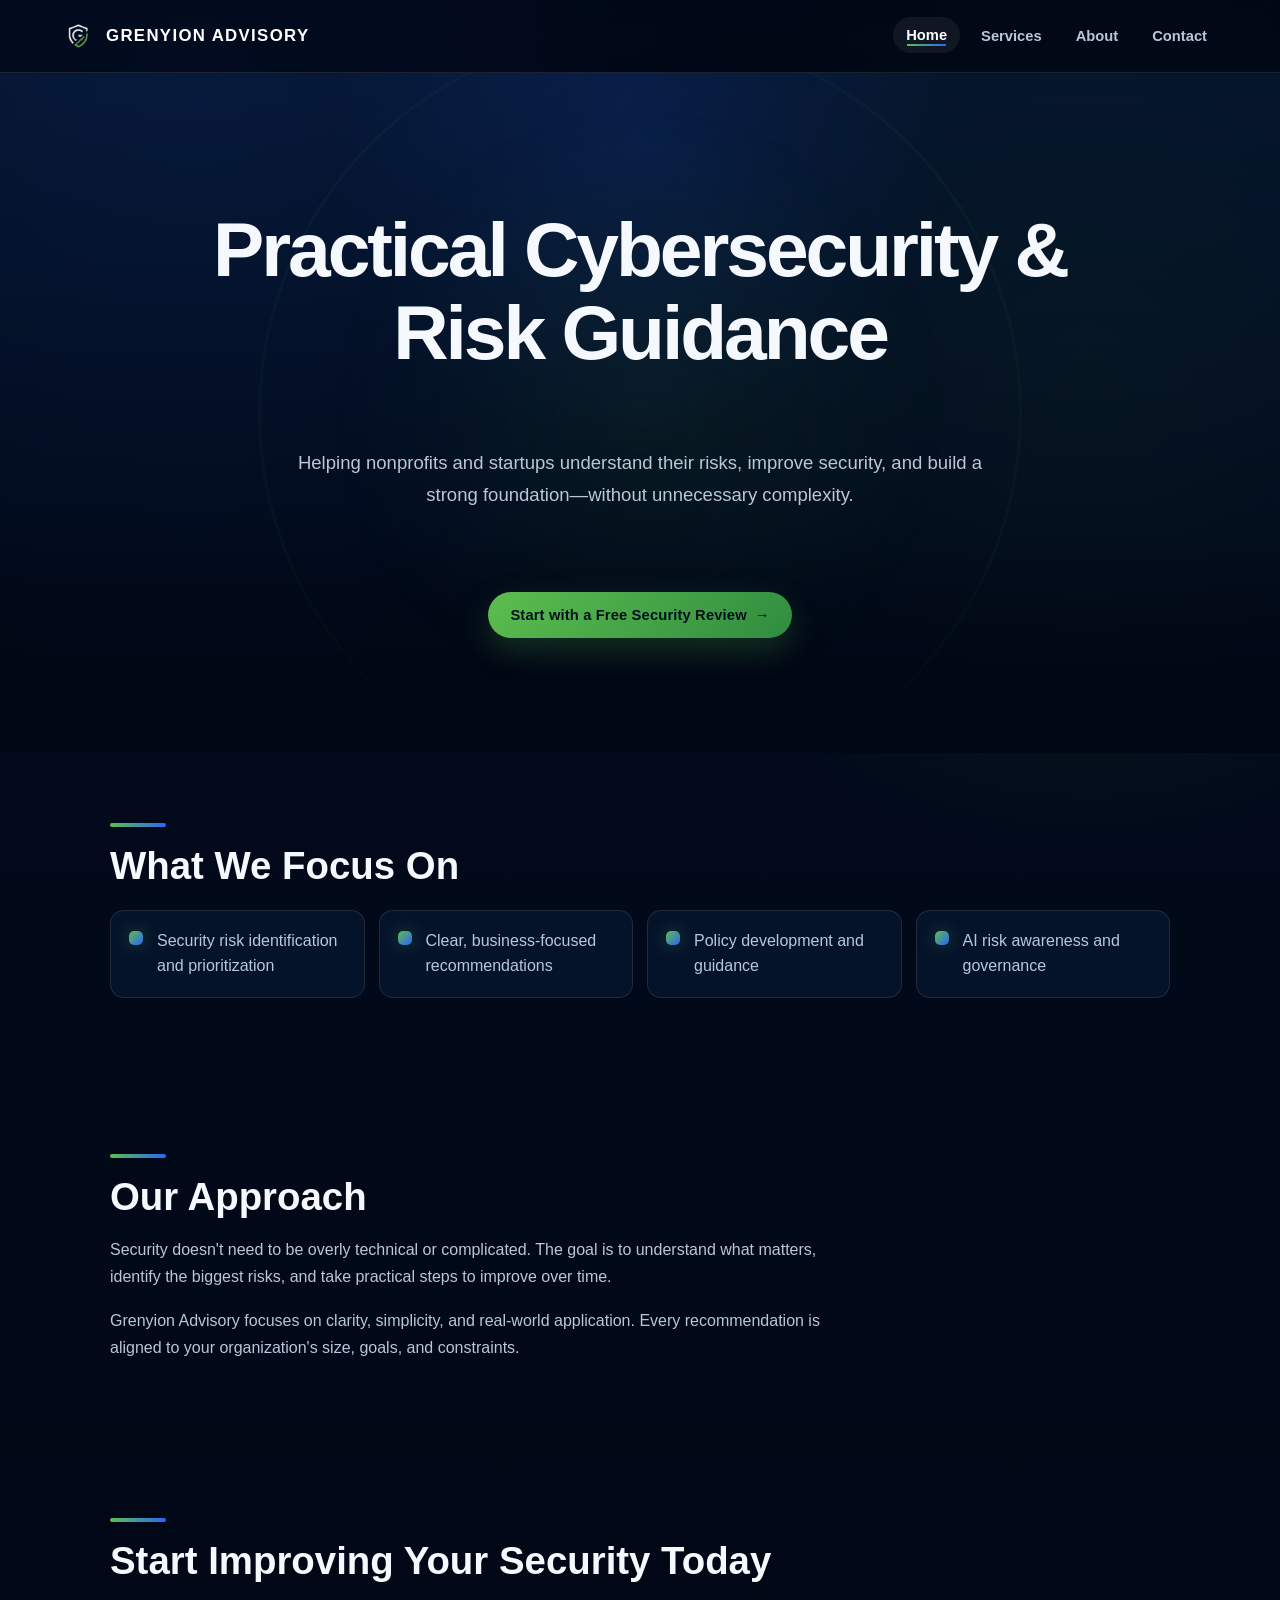
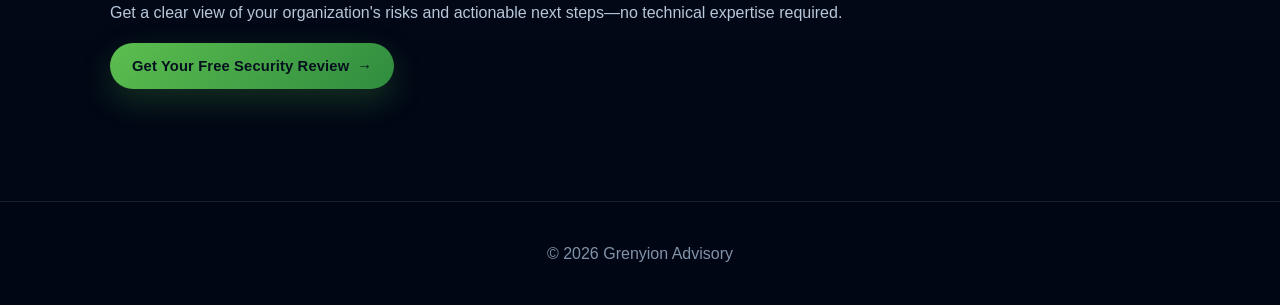
==== commit fdc5c8ec: "Add files via upload" ====
--- a/index.html
+++ b/index.html
@@ -2,253 +2,24 @@
 <html lang="en">
 <head>
   <meta charset="UTF-8" />
-  <meta name="viewport" content="width=device-width, initial-scale=1.0" />
-  <title>Grenyion Advisory - Free Security Review</title>
-  <link rel="stylesheet" href="styles.css"/>
-  <link rel="icon" href="favicon.ico" type="image/x-icon">
-  <style>
-    .roadmap {
-      position: relative;
-      display: grid;
-      grid-template-columns: 1fr 120px 1fr;
-      grid-template-rows: auto auto;
-      gap: 40px 20px;
-      align-items: center;
-      margin: 38px 0 34px;
-    }
-
-    .roadmap-step {
-      position: relative;
-      min-height: 235px;
-      padding: 28px;
-      border: 1px solid rgba(255, 255, 255, 0.08);
-      border-radius: 14px;
-      background: linear-gradient(180deg, rgba(12, 38, 72, 0.92), rgba(4, 17, 36, 0.92));
-      box-shadow: 0 18px 50px rgba(0, 0, 0, 0.28);
-      transition: transform 0.25s ease, border-color 0.25s ease, box-shadow 0.25s ease;
-    }
-
-    .roadmap-step:hover {
-      transform: translateY(-6px);
-      border-color: rgba(92, 190, 79, 0.45);
-      box-shadow: 0 24px 70px rgba(0, 0, 0, 0.38);
-    }
-
-    .lower-step {
-      margin-top: 28px;
-    }
-
-    .step-number {
-      position: absolute;
-      top: 18px;
-      right: 20px;
-      font-size: 0.78rem;
-      font-weight: 800;
-      letter-spacing: 0.08em;
-      color: rgba(245, 248, 252, 0.55);
-    }
-
-    .step-icon {
-      margin: 0 auto 12px;
-      width: 56px;
-      height: 56px;
-      width: 48px;
-      height: 48px;
-      display: flex;
-      align-items: center;
-      justify-content: center;
-      margin-bottom: 18px;
-      border-radius: 12px;
-      background: rgba(92, 190, 79, 0.12);
-      border: 1px solid rgba(92, 190, 79, 0.32);
-      color: #5cbe4f;
-    }
-
-    .step-icon svg {
-      width: 23px;
-      height: 23px;
-      stroke-width: 2;
-      stroke-linecap: round;
-      stroke-linejoin: round;
-    }
-
-    .roadmap-step h4 {
-      margin-bottom: 10px;
-    }
-
-    .roadmap-step p {
-      margin-bottom: 0;
-    }
-
-    
-    .roadmap-arrow svg {
-      width: 100%;
-      max-width: 130px;
-      stroke-width: 3;
-      stroke-linecap: round;
-      stroke-linejoin: round;
-      filter: drop-shadow(0 0 8px rgba(92, 190, 79, 0.25));
-    }
-
-    
-    
-    
-    .roadmap-cta {
-      display: block;
-      width: fit-content;
-      margin: 40px auto 0;
-      text-align: center;
-    }
-
-    @media (max-width: 850px) {
-      .roadmap {
-        grid-template-columns: 1fr;
-        gap: 18px;
-      }
-
-      .roadmap-arrow {
-        display: none;
-      }
-
-      .lower-step {
-        margin-top: 0;
-      }
-    }
-  .who-grid {
-  display: grid;
-  grid-template-columns: repeat(4, 1fr);
-  gap: 20px;
-}
-
-.who-card {
-  padding: 24px;
-  border-radius: 14px;
-  background: linear-gradient(180deg, rgba(12, 38, 72, 0.92), rgba(4, 17, 36, 0.92));
-  border: 1px solid rgba(255,255,255,0.08);
-  text-align: center;
-
-  display: flex;
-  flex-direction: column;
-  align-items: center;
-  justify-content: center;
-  gap: 14px;
-  min-height: 180px;
-}
-
-.benefits-grid {
-  display: grid;
-  grid-template-columns: 1fr 1fr;
-  gap: 30px;
-}
-
-.check-item {
-  position: relative;
-  padding-left: 28px;
-  margin-bottom: 12px;
-}
-
-.check-item:before {
-  content: '';
-  position: absolute;
-  left: 0;
-  top: 6px;
-  width: 16px;
-  height: 16px;
-  border-left: 2px solid #5cbe4f;
-  border-bottom: 2px solid #5cbe4f;
-  transform: rotate(-45deg);
-}
-
-@media (max-width: 900px) {
-  .who-grid {
-    grid-template-columns: 1fr 1fr;
-  }
-
-  .benefits-grid {
-    grid-template-columns: 1fr;
-  }
-}
-
-  /* Fix mobile horizontal overflow */
-html, body {
-  max-width: 100%;
-  overflow-x: hidden;
-}
-
-* {
-  box-sizing: border-box;
-}
-
-img, iframe {
-  max-width: 100%;
-  height: auto;
-}
-
-/* SPECIFIC FIX: roadmap grid causing overflow */
-@media (max-width: 768px) {
-  .roadmap {
-    display: grid;
-    grid-template-columns: 1fr; /* force single column */
-    gap: 16px;
-    width: 100%;
-  }
-
-  .roadmap-card {
-    width: 100%;
-    max-width: 100%;
-  }
-
-  .roadmap-arrow {
-    display: none;
-  }
-
-  /* ensure parent containers don’t squeeze layout */
-  .container, .section {
-    width: 100%;
-    max-width: 100%;
-    padding-left: 16px;
-    padding-right: 16px;
-  }
-}
-
-
-  .roadmap-arrow {
-    display: none; /* remove arrows on mobile */
-  }
-
-  .container, .section {
-    padding-left: 16px;
-    padding-right: 16px;
-  }
-}
-
-
-  * {
-    box-sizing: border-box;
-  }
-
-  img, iframe {
-    max-width: 100%;
-    height: auto;
-  }
-  .hero::before {
-  display: none !important;
-}
-</style>
+  <meta name="viewport" content="width=device-width, initial-scale=1.0"/>
+  <title>Grenyion Advisory - Home</title>
+  <link rel="stylesheet" href="/styles.css"/>
+  <link rel="icon" href="/favicon.ico" type="image/x-icon">
 </head>
 
 <body>
 
 <header>
   <h1 class="logo">
-    <a href="/home">
-      <img src="logo.png" alt="Grenyion Advisory Logo">
-    <span>Grenyion Advisory</span>
+    <a href="/">
+      <img src="/logo.png" alt="Grenyion Advisory Logo">
+      <span>Grenyion Advisory</span>
     </a>
   </h1>
 
   <nav>
-    <a href="/home" class="active">Home</a>
+    <a href="/" class="active">Home</a>
     <a href="/services">Services</a>
     <a href="/about">About</a>
     <a href="/contact">Contact</a>
@@ -257,183 +28,144 @@
 
 <!-- HERO -->
 <section class="hero">
-  <h2>Free Security & AI Risk Review</h2>
-  <p>No technical expertise required.</p>
+  <h2>Practical Cybersecurity & Risk Guidance</h2>
 
-  <a class="cta" href="#form">Get Your Free Security Review</a>
+  <p>
+    Helping nonprofits and startups understand their risks, improve security, 
+    and build a strong foundation—without unnecessary complexity.
+  </p>
 
-  <p style="max-width:700px; margin-top:20px;">
-    Identify your top security risks, understand how AI impacts your organization, and get simple, actionable steps to improve—all without complexity.
+  <a class="cta" href="/free-review">Start with a Free Security Review</a>
+</section>
+
+<!-- VALUE SECTION -->
+<section>
+  <h3>What We Focus On</h3>
+
+  <ul>
+    <li>Security risk identification and prioritization</li>
+    <li>Clear, business-focused recommendations</li>
+    <li>Policy development and guidance</li>
+    <li>AI risk awareness and governance</li>
+  </ul>
+</section>
+
+<!-- APPROACH -->
+<section>
+  <h3>Our Approach</h3>
+
+  <p>
+    Security doesn't need to be overly technical or complicated. The goal is to
+    understand what matters, identify the biggest risks, and take practical steps
+    to improve over time.
+  </p>
+
+  <p>
+    Grenyion Advisory focuses on clarity, simplicity, and real-world application.
+    Every recommendation is aligned to your organization's size, goals, and constraints.
   </p>
 </section>
 
-<!-- WHAT YOU GET -->
+<!-- CTA -->
 <section>
-  <h3>What You Get</h3>
+  <h3>Start Improving Your Security Today</h3>
 
-  <div class="benefits-grid">
+  <p>
+    Get a clear view of your organization's risks and actionable next steps—no technical expertise required.
+  </p>
 
-    <div>
-      <p class="check-item">Identification of your top 3–5 security risks</p>
-      <p class="check-item">Clear explanation of each risk in plain language</p>
-      <p class="check-item">Prioritized recommendations</p>
-      <p class="check-item">AI usage risk review (Claude, ChatGPT, Copilot, etc.)</p>
-    </div>
-
-    <div>
-      <p class="check-item">Guidance on safe AI usage</p>
-      <p class="check-item">Policy starter pack (Password, AUP, IR, Data Protection, AI Use)</p>
-      <p class="check-item">Optional walkthrough call</p>
-      <p class="check-item"><strong>Discounted rates on follow-up services (limited-time after your review)</strong></p>
-    </div>
-
-  </div>
-
+  <a class="cta" href="/free-review">Get Your Free Security Review</a>
 </section>
 
-<!-- WHO IT'S FOR -->
-<section>
-  <h3>Who This Is For</h3>
+<script>
+  const params = new URLSearchParams(window.location.search);
 
-  <div class="who-grid">
+  if (params.get("submitted") === "true") {
 
-    <div class="who-card">
-      <div class="step-icon">
-        <svg viewBox="0 0 24 24" fill="none" stroke="currentColor">
-          <circle cx="12" cy="8" r="4"/>
-          <path d="M4 20c2-4 14-4 16 0"/>
-        </svg>
-      </div>
-      <p>Nonprofits handling donor or community data</p>
-    </div>
+    setTimeout(() => {
 
-    <div class="who-card">
-      <div class="step-icon">
-        <svg viewBox="0 0 24 24" fill="none" stroke="currentColor">
-          <path d="M3 12h18"/>
-          <path d="M12 3v18"/>
-        </svg>
-      </div>
-      <p>Startups moving fast without dedicated security</p>
-    </div>
+      const overlay = document.createElement("div");
+      overlay.style.cssText = `
+        position: fixed;
+        top: 0;
+        left: 0;
+        width: 100vw;
+        height: 100vh;
+        background: rgba(0, 0, 0, 0.5);
+        display: flex;
+        align-items: center;
+        justify-content: center;
+        z-index: 9999;
+        opacity: 0;
+        transition: opacity 0.3s ease;
+      `;
 
-    <div class="who-card">
-      <div class="step-icon">
-        <svg viewBox="0 0 24 24" fill="none" stroke="currentColor">
-          <path d="M12 2l8 4v6c0 5-3.5 9.5-8 10-4.5-.5-8-5-8-10V6z"/>
-        </svg>
-      </div>
-      <p>Organizations using AI tools without clear guidelines</p>
-    </div>
+      const modal = document.createElement("div");
+      modal.style.cssText = `
+        background: linear-gradient(180deg, rgba(12, 38, 72, 0.95), rgba(4, 17, 36, 0.95));
+        color: #f5f8fc;
+        padding: 28px 24px;
+        border-radius: 16px;
+        max-width: 420px;
+        width: 90%;
+        text-align: center;
+        box-shadow: 0 24px 70px rgba(0, 0, 0, 0.4);
+        border: 1px solid rgba(255,255,255,0.08);
+        position: relative;
+        font-size: 15px;
+        line-height: 1.6;
+        transform: scale(0.95);
+        opacity: 0;
+        transition: opacity 0.3s ease, transform 0.3s ease;
+      `;
 
-    <div class="who-card">
-      <div class="step-icon">
-        <svg viewBox="0 0 24 24" fill="none" stroke="currentColor">
-          <path d="M21 15a4 4 0 0 1-4 4H7l-4 4V7a4 4 0 0 1 4-4h10a4 4 0 0 1 4 4z"/>
-        </svg>
-      </div>
-      <p>Teams looking for clarity without technical overwhelm</p>
-    </div>
+      modal.innerHTML = `
+        <button id="closePopup" style="
+          position:absolute;
+          top:10px;
+          right:12px;
+          background:none;
+          border:none;
+          color:#94a3b8;
+          font-size:14px;
+          cursor:pointer;
+        ">✕</button>
+        <h3 style="margin-bottom:10px;">Request Submitted</h3>
+        <p style="color:#94a3b8;">
+          Thanks for submitting your security review request.<br>
+          We'll review your responses and follow up shortly.
+        </p>
+      `;
 
-  </div>
+      overlay.appendChild(modal);
+      document.body.appendChild(overlay);
 
-</section>
+      requestAnimationFrame(() => {
+        overlay.style.opacity = "1";
+        modal.style.opacity = "1";
+        modal.style.transform = "scale(1)";
+      });
 
-<!-- WHAT TO EXPECT -->
-<section>
-  <h3>What to Expect</h3>
+      function closeModal() {
+        overlay.style.opacity = "0";
+        modal.style.opacity = "0";
+        modal.style.transform = "scale(0.95)";
+        setTimeout(() => overlay.remove(), 300);
+      }
 
-  <div class="roadmap">
+      document.getElementById("closePopup").onclick = closeModal;
+      setTimeout(closeModal, 7000);
 
-  <!-- 1 -->
-  <div class="roadmap-step">
-    <span class="step-number">01</span>
-    <div class="step-icon">
-      <svg viewBox="0 0 24 24" fill="none" stroke="currentColor">
-        <path d="M9 11l3 3L22 4"/>
-        <path d="M21 12v7a2 2 0 0 1-2 2H5a2 2 0 0 1-2-2V5a2 2 0 0 1 2-2h11"/>
-      </svg>
-    </div>
-    <h4>Questionnaire</h4>
-    <p>Answer a short intake form about your organization, tools, security basics, and AI usage.</p>
-  </div>
+    }, 1500);
 
-  <!-- arrow 1 -->
-  
-
-  <!-- 2 -->
-  <div class="roadmap-step">
-    <span class="step-number">02</span>
-    <div class="step-icon">
-      <svg viewBox="0 0 24 24" fill="none" stroke="currentColor">
-        <path d="M12 2l8 4v6c0 5-3.5 9.5-8 10-4.5-.5-8-5-8-10V6z"/>
-        <path d="M9 12l2 2 4-5"/>
-      </svg>
-    </div>
-    <h4>Review</h4>
-    <p>Receive a structured Security & AI Risk Review with your top risks and prioritized recommendations.</p>
-  </div>
-
-  <!-- arrow 2 (down) -->
-  
-
-  <!-- 3 -->
-  <div class="roadmap-step lower-step">
-    <span class="step-number">03</span>
-    <div class="step-icon">
-      <svg viewBox="0 0 24 24" fill="none" stroke="currentColor">
-        <path d="M21 15a4 4 0 0 1-4 4H7l-4 4V7a4 4 0 0 1 4-4h10a4 4 0 0 1 4 4z"/>
-        <path d="M8 9h8"/>
-        <path d="M8 13h5"/>
-      </svg>
-    </div>
-    <h4>Optional Consult</h4>
-    <p>Jump on a walkthrough call to refine findings, clarify priorities, and discuss your next move.</p>
-  </div>
-
-  <!-- arrow 3 -->
-  
-
-  <!-- 4 -->
-  <div class="roadmap-step lower-step">
-    <span class="step-number">04</span>
-    <div class="step-icon">
-      <svg viewBox="0 0 24 24" fill="none" stroke="currentColor">
-        <path d="M3 17l6-6 4 4 8-8"/>
-        <path d="M14 7h7v7"/>
-        <path d="M5 21h14"/>
-      </svg>
-    </div>
-    <h4>Next Steps</h4>
-    <p>Leave with practical improvements, policy direction, and a clear path toward stronger security governance.</p>
-  </div>
-</div>
-</br>
-  <a class="cta roadmap-cta" href="#form">Get Your Free Security Review</a>
-</section>
-
-<!-- FORM -->
-<section id="form">
-  <h3>Start Your Free Security Review</h3>
-
-  <iframe data-tally-src="https://tally.so/embed/GxoOPj?alignLeft=1&hideTitle=1&transparentBackground=1&dynamicHeight=1" loading="lazy" width="100%" height="1258" frameborder="0" marginheight="0" marginwidth="0" title="Free Security & AI Risk Review"></iframe>
-  <script>
-    var d=document,w="https://tally.so/widgets/embed.js",v=function(){
-      "undefined"!=typeof Tally
-        ? Tally.loadEmbeds()
-        : d.querySelectorAll("iframe[data-tally-src]:not([src])").forEach(function(e){e.src=e.dataset.tallySrc});
-    };
-    if("undefined"!=typeof Tally) v();
-    else if(d.querySelector('script[src="'+w+'"]')==null){
-      var s=d.createElement("script");
-      s.src=w; s.onload=v; s.onerror=v; d.body.appendChild(s);
-    }
-  </script>
-</section>
+    window.history.replaceState({}, document.title, "/");
+  }
+</script>
 
 <footer>
   <p>© 2026 Grenyion Advisory</p>
 </footer>
 
+<script src="/script.js"></script>
 </body>
 </html>
--- a/styles.css
+++ b/styles.css
@@ -246,8 +246,8 @@
   text-align: center;
   overflow: hidden;
   background:
-    linear-gradient(180deg, rgba(2, 11, 31, 0.62) 0%, rgba(1, 7, 20, 0.78) 100%),
-    url('herobglandingpage.png') center center / cover no-repeat;
+    linear-gradient(180deg, rgba(6, 26, 54, 0.55), rgba(1, 7, 20, 0.8)),
+    radial-gradient(circle at 50% 10%, rgba(43, 101, 246, 0.30), transparent 35%);
 }
 
 .hero::before {
